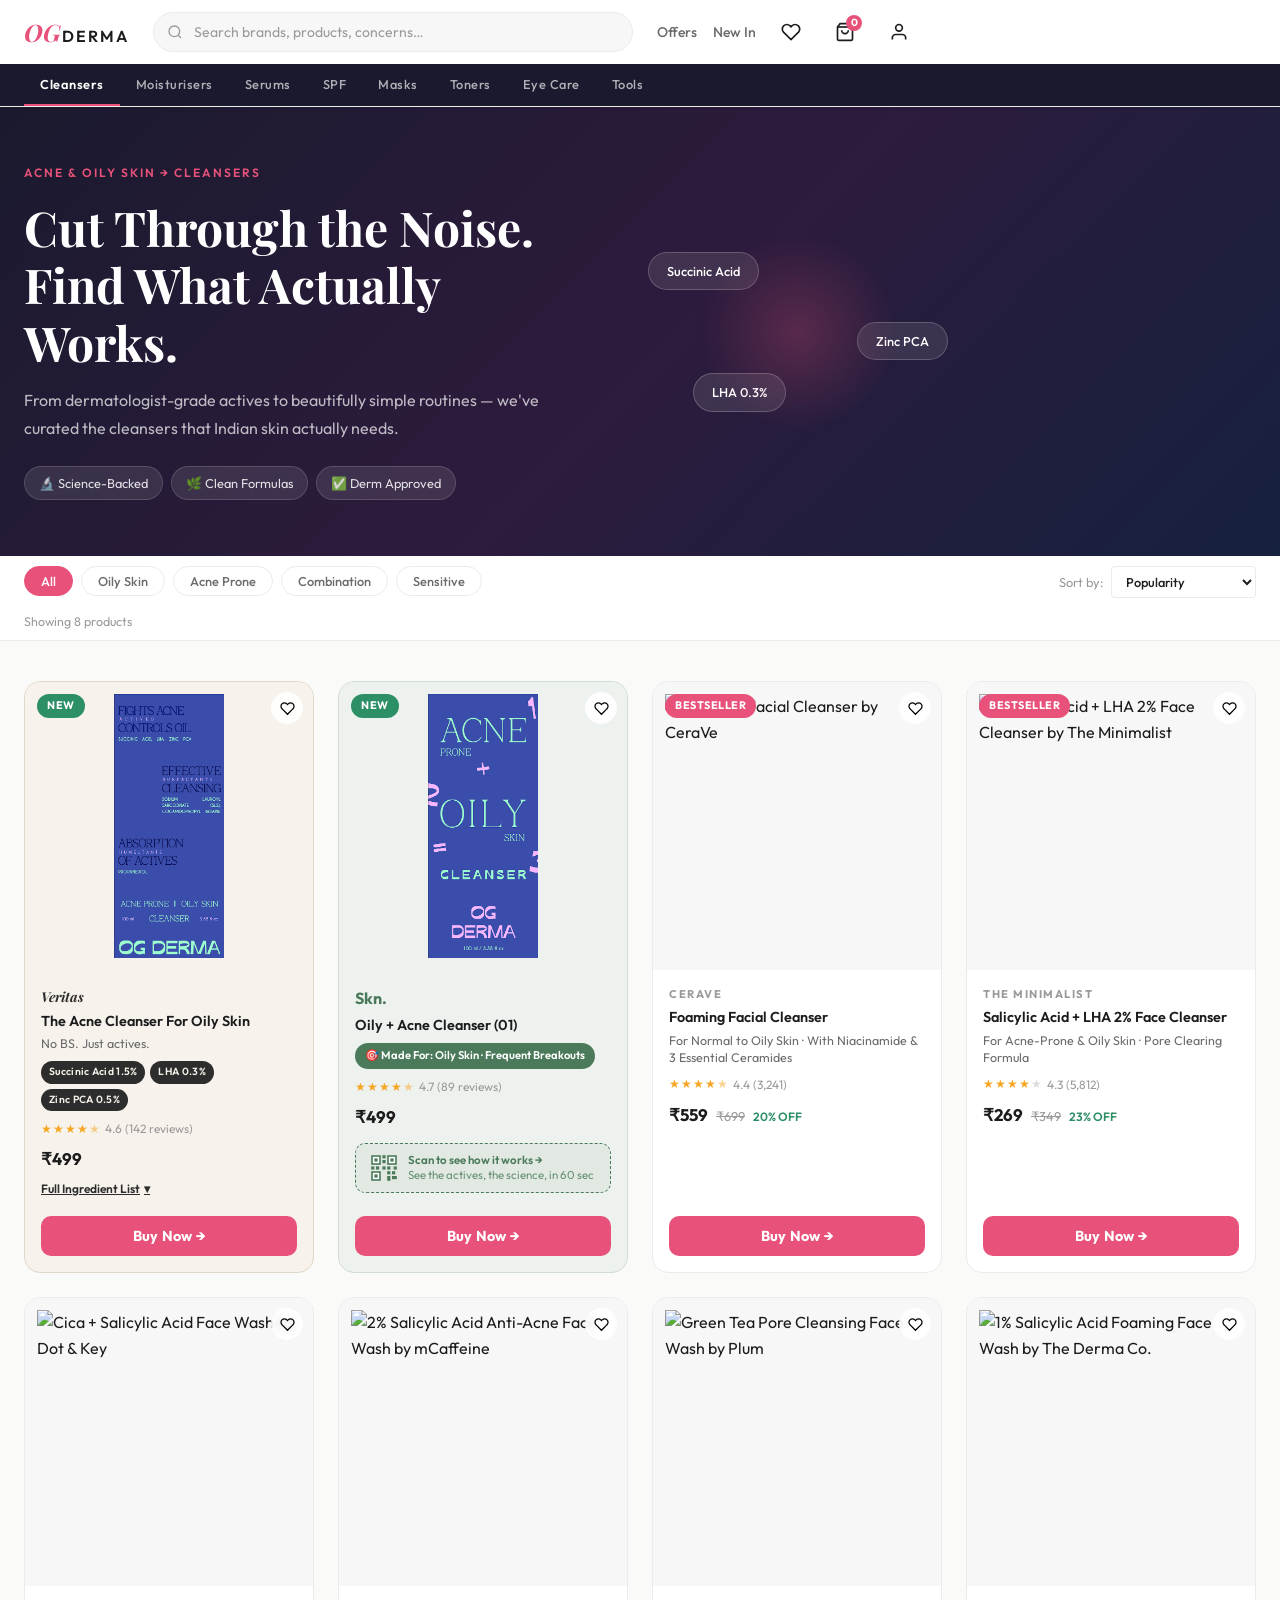
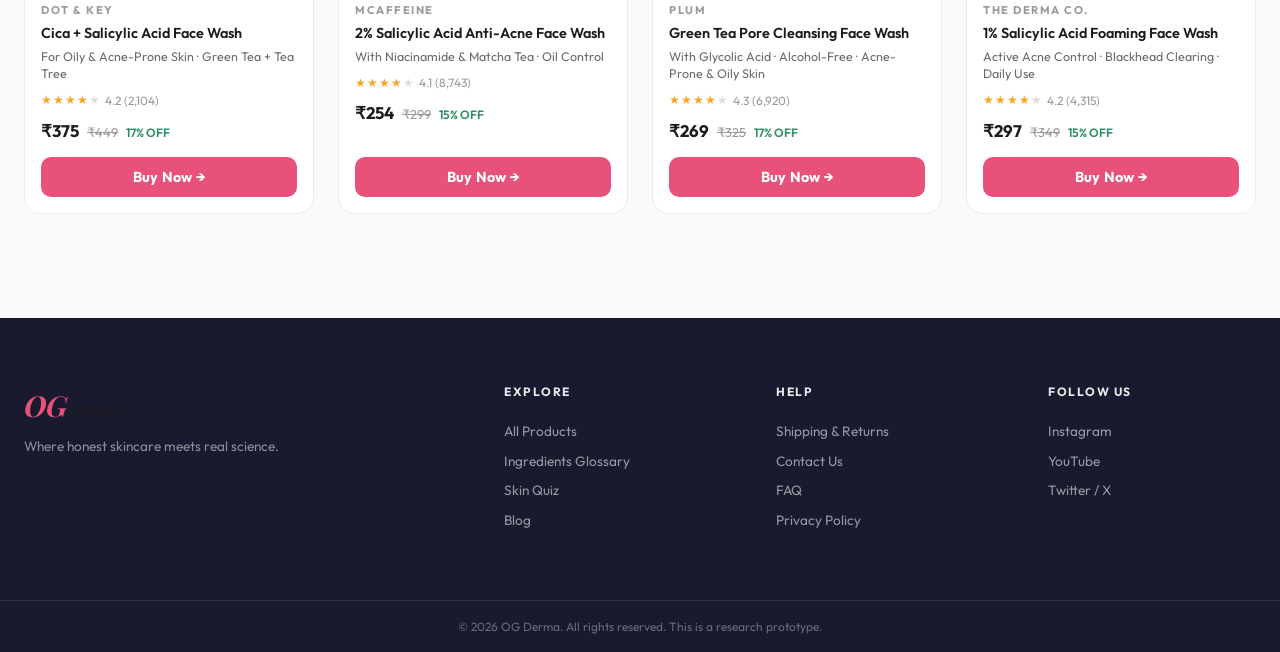
==== index.html @ 74d5f7d3 "Initial commit: OG Derma skincare survey e-commerce page" ====
<!DOCTYPE html>
<html lang="en">
<head>
  <meta charset="UTF-8" />
  <meta name="viewport" content="width=device-width, initial-scale=1.0" />
  <title>Cleansers for Acne &amp; Oily Skin — OG Derma</title>
  <meta name="description" content="Shop the best acne and oil-control cleansers. Compare Veritas, Skn., CeraVe, The Minimalist and more — all in one place." />

  <!-- Google Fonts -->
  <link rel="preconnect" href="https://fonts.googleapis.com" />
  <link rel="preconnect" href="https://fonts.gstatic.com" crossorigin />
  <link href="https://fonts.googleapis.com/css2?family=Outfit:wght@300;400;500;600;700&family=Playfair+Display:ital,wght@0,600;0,700;1,600&display=swap" rel="stylesheet" />

  <link rel="stylesheet" href="css/style.css" />
</head>
<body>

  <!-- ===================== HEADER / NAV ===================== -->
  <header class="site-header">
    <div class="header-inner">
      <a href="#" class="logo" id="logo-link">
        <span class="logo-og">OG</span><span class="logo-derma">Derma</span>
      </a>

      <div class="search-wrap">
        <svg class="search-icon" viewBox="0 0 24 24" fill="none" stroke="currentColor" stroke-width="2"><circle cx="11" cy="11" r="8"/><path d="m21 21-4.35-4.35"/></svg>
        <input type="text" class="search-input" placeholder="Search brands, products, concerns…" id="search-input" />
      </div>

      <nav class="header-actions">
        <a href="#" class="nav-link" id="nav-offers">Offers</a>
        <a href="#" class="nav-link" id="nav-new">New In</a>
        <button class="icon-btn" id="wishlist-btn" aria-label="Wishlist">
          <svg viewBox="0 0 24 24" fill="none" stroke="currentColor" stroke-width="2"><path d="M20.84 4.61a5.5 5.5 0 0 0-7.78 0L12 5.67l-1.06-1.06a5.5 5.5 0 0 0-7.78 7.78l1.06 1.06L12 21.23l7.78-7.78 1.06-1.06a5.5 5.5 0 0 0 0-7.78z"/></svg>
        </button>
        <button class="icon-btn cart-btn" id="cart-btn" aria-label="Cart">
          <svg viewBox="0 0 24 24" fill="none" stroke="currentColor" stroke-width="2"><path d="M6 2 3 6v14a2 2 0 0 0 2 2h14a2 2 0 0 0 2-2V6l-3-4z"/><line x1="3" y1="6" x2="21" y2="6"/><path d="M16 10a4 4 0 0 1-8 0"/></svg>
          <span class="cart-count" id="cart-count">0</span>
        </button>
        <button class="icon-btn" id="user-btn" aria-label="Account">
          <svg viewBox="0 0 24 24" fill="none" stroke="currentColor" stroke-width="2"><path d="M20 21v-2a4 4 0 0 0-4-4H8a4 4 0 0 0-4 4v2"/><circle cx="12" cy="7" r="4"/></svg>
        </button>
      </nav>
    </div>

    <!-- Category nav strip -->
    <div class="category-strip">
      <div class="category-inner">
        <a href="#" class="cat-link active" id="cat-cleansers">Cleansers</a>
        <a href="#" class="cat-link" id="cat-moisturisers">Moisturisers</a>
        <a href="#" class="cat-link" id="cat-serums">Serums</a>
        <a href="#" class="cat-link" id="cat-spf">SPF</a>
        <a href="#" class="cat-link" id="cat-masks">Masks</a>
        <a href="#" class="cat-link" id="cat-toners">Toners</a>
        <a href="#" class="cat-link" id="cat-eyecare">Eye Care</a>
        <a href="#" class="cat-link" id="cat-tools">Tools</a>
      </div>
    </div>
  </header>

  <!-- ===================== HERO BANNER ===================== -->
  <section class="hero" id="hero-banner">
    <div class="hero-inner">
      <div class="hero-text">
        <p class="hero-eyebrow">Acne &amp; Oily Skin → Cleansers</p>
        <h1 class="hero-title">Cut Through the Noise.<br />Find What Actually Works.</h1>
        <p class="hero-sub">From dermatologist-grade actives to beautifully simple routines — we've curated the cleansers that Indian skin actually needs.</p>
        <div class="hero-tags">
          <span class="hero-tag">🔬 Science-Backed</span>
          <span class="hero-tag">🌿 Clean Formulas</span>
          <span class="hero-tag">✅ Derm Approved</span>
        </div>
      </div>
      <div class="hero-visual" aria-hidden="true">
        <div class="hero-bubble hero-bubble--1">Succinic Acid</div>
        <div class="hero-bubble hero-bubble--2">Zinc PCA</div>
        <div class="hero-bubble hero-bubble--3">LHA 0.3%</div>
        <div class="hero-blob"></div>
      </div>
    </div>
  </section>

  <!-- ===================== FILTERS ===================== -->
  <div class="filters-wrap" id="filters-bar">
    <div class="filters-inner">
      <div class="filter-pills" role="group" aria-label="Filter products">
        <button class="filter-pill active" id="filter-all">All</button>
        <button class="filter-pill" id="filter-oily">Oily Skin</button>
        <button class="filter-pill" id="filter-acne">Acne Prone</button>
        <button class="filter-pill" id="filter-combo">Combination</button>
        <button class="filter-pill" id="filter-sensitive">Sensitive</button>
      </div>
      <div class="sort-wrap">
        <label for="sort-select" class="sort-label">Sort by:</label>
        <select class="sort-select" id="sort-select">
          <option value="popularity">Popularity</option>
          <option value="price-asc">Price: Low to High</option>
          <option value="price-desc">Price: High to Low</option>
          <option value="rating">Top Rated</option>
        </select>
      </div>
    </div>
    <p class="results-count" id="results-count">Showing 8 products</p>
  </div>

  <!-- ===================== PRODUCT GRID ===================== -->
  <main class="product-grid" id="product-grid" role="main">
    <!-- Products injected by app.js -->
  </main>

  <!-- ===================== CHECKOUT SURVEY MODAL ===================== -->
  <div class="modal-overlay" id="checkout-modal" role="dialog" aria-modal="true" aria-labelledby="modal-title" hidden>
    <div class="modal-panel">

      <!-- Close button -->
      <button class="modal-close" id="modal-close-btn" aria-label="Close">
        <svg viewBox="0 0 24 24" fill="none" stroke="currentColor" stroke-width="2.5"><path d="M18 6 6 18M6 6l12 12"/></svg>
      </button>

      <!-- Product summary header -->
      <div class="modal-product-summary" id="modal-product-summary">
        <img class="modal-thumb" id="modal-thumb" src="" alt="" />
        <div class="modal-product-info">
          <p class="modal-brand" id="modal-brand"></p>
          <p class="modal-product-name" id="modal-product-name"></p>
          <p class="modal-price" id="modal-price"></p>
        </div>
        <div class="modal-secure-badge">
          <svg viewBox="0 0 24 24" fill="none" stroke="currentColor" stroke-width="2"><path d="M12 22s8-4 8-10V5l-8-3-8 3v7c0 6 8 10 8 10z"/></svg>
          <span>Early Access</span>
        </div>
      </div>

      <!-- Progress bar -->
      <div class="modal-progress-wrap" id="modal-progress-wrap">
        <div class="modal-progress-bar">
          <div class="modal-progress-fill" id="modal-progress-fill"></div>
        </div>
        <p class="modal-progress-label" id="modal-progress-label">Question 1 of 4</p>
      </div>

      <!-- Survey questions area -->
      <div class="modal-question-area" id="modal-question-area">
        <p class="modal-preamble" id="modal-preamble">Almost yours. Help us understand your choice — 4 quick questions.</p>
        <h2 class="modal-question-text" id="modal-question-text" tabindex="-1"></h2>
        <div class="modal-options" id="modal-options" role="radiogroup"></div>
        <div class="modal-nav" id="modal-nav">
          <button class="btn-back" id="btn-back" aria-label="Previous question">← Back</button>
          <button class="btn-next" id="btn-next" disabled>Next →</button>
        </div>
      </div>

      <!-- Thank you screen (hidden until survey complete) -->
      <div class="modal-thankyou" id="modal-thankyou" hidden>
        <div class="thankyou-icon">✦</div>
        <h2 class="thankyou-title">You're in.</h2>
        <p class="thankyou-sub">We'll reach out soon with early access. Thank you for helping us build something better.</p>
        <div class="thankyou-product" id="thankyou-product"></div>
        <button class="btn-done" id="btn-done">Back to Products</button>
      </div>

    </div>
  </div>

  <!-- ===================== FOOTER ===================== -->
  <footer class="site-footer">
    <div class="footer-inner">
      <div class="footer-brand">
        <span class="logo-og">OG</span><span class="logo-derma">Derma</span>
        <p>Where honest skincare meets real science.</p>
      </div>
      <div class="footer-links">
        <h4>Explore</h4>
        <a href="#">All Products</a>
        <a href="#">Ingredients Glossary</a>
        <a href="#">Skin Quiz</a>
        <a href="#">Blog</a>
      </div>
      <div class="footer-links">
        <h4>Help</h4>
        <a href="#">Shipping &amp; Returns</a>
        <a href="#">Contact Us</a>
        <a href="#">FAQ</a>
        <a href="#">Privacy Policy</a>
      </div>
      <div class="footer-links">
        <h4>Follow Us</h4>
        <a href="#">Instagram</a>
        <a href="#">YouTube</a>
        <a href="#">Twitter / X</a>
      </div>
    </div>
    <div class="footer-bottom">
      <p>© 2026 OG Derma. All rights reserved. This is a research prototype.</p>
    </div>
  </footer>

  <!-- Scripts -->
  <script src="js/survey.js"></script>
  <script src="js/app.js"></script>
</body>
</html>
---- css/style.css ----
/* ============================================================
   OG DERMA — SKINCARE SURVEY E-COMMERCE
   style.css — Design tokens + all component styles
   ============================================================ */

/* ── 1. DESIGN TOKENS ──────────────────────────────────────── */
:root {
  /* Colours — Nykaa-inspired but elevated */
  --color-bg:           #fafaf8;
  --color-header:       #ffffff;
  --color-header-border:#f0ede8;
  --color-cat-strip:    #1a1a2e;
  --color-accent:       #e8527a;   /* Nykaa-style warm pink */
  --color-accent-hover: #d13d65;
  --color-accent-light: #fdeef3;
  --color-text:         #1c1c1e;
  --color-text-secondary: #6b6b6b;
  --color-muted:        #9a9a9a;
  --color-border:       #ebebeb;
  --color-card:         #ffffff;
  --color-card-hover:   #fafaf8;
  --color-star:         #f5a623;
  --color-overlay:      rgba(10, 10, 20, 0.65);

  /* Brand-specific card colours */
  --color-veritas-bg:   #f7f3ec;
  --color-veritas-accent:#2d2d2d;
  --color-veritas-badge: #2d2d2d;
  --color-skn-bg:       #eef2ee;
  --color-skn-accent:   #4a7a5a;
  --color-skn-badge:    #4a7a5a;

  /* Typography */
  --font-ui:       'Outfit', -apple-system, sans-serif;
  --font-display:  'Playfair Display', Georgia, serif;

  /* Spacing */
  --space-xs:  4px;
  --space-sm:  8px;
  --space-md:  16px;
  --space-lg:  24px;
  --space-xl:  40px;
  --space-2xl: 64px;

  /* Border radius */
  --radius-sm:   4px;
  --radius-md:   10px;
  --radius-lg:   16px;
  --radius-xl:   24px;
  --radius-pill: 100px;

  /* Shadows */
  --shadow-sm:    0 1px 4px rgba(0,0,0,0.06);
  --shadow-card:  0 2px 16px rgba(0,0,0,0.07);
  --shadow-hover: 0 8px 36px rgba(0,0,0,0.13);
  --shadow-modal: 0 32px 80px rgba(0,0,0,0.28);

  /* Transitions */
  --t-fast: 180ms ease;
  --t-med:  320ms ease;
  --t-slow: 500ms ease;
}

/* ── 2. RESET & BASE ────────────────────────────────────────── */
*, *::before, *::after { box-sizing: border-box; margin: 0; padding: 0; }

html { scroll-behavior: smooth; }

body {
  font-family: var(--font-ui);
  background: var(--color-bg);
  color: var(--color-text);
  line-height: 1.6;
  -webkit-font-smoothing: antialiased;
}

img { max-width: 100%; display: block; }
a { text-decoration: none; color: inherit; }
button { cursor: pointer; font-family: var(--font-ui); border: none; background: none; }

/* ── 3. HEADER ──────────────────────────────────────────────── */
.site-header {
  position: sticky;
  top: 0;
  z-index: 100;
  background: var(--color-header);
  border-bottom: 1px solid var(--color-header-border);
  box-shadow: var(--shadow-sm);
}

.header-inner {
  max-width: 1400px;
  margin: 0 auto;
  padding: 12px var(--space-lg);
  display: flex;
  align-items: center;
  gap: var(--space-lg);
}

/* Logo */
.logo {
  flex-shrink: 0;
  display: flex;
  align-items: baseline;
  gap: 2px;
  letter-spacing: -0.5px;
}
.logo-og {
  font-family: var(--font-display);
  font-weight: 700;
  font-size: 1.5rem;
  color: var(--color-accent);
  font-style: italic;
}
.logo-derma {
  font-weight: 600;
  font-size: 1rem;
  color: var(--color-text);
  letter-spacing: 2px;
  text-transform: uppercase;
}

/* Search */
.search-wrap {
  flex: 1;
  position: relative;
  max-width: 480px;
}
.search-icon {
  position: absolute;
  left: 14px;
  top: 50%;
  transform: translateY(-50%);
  width: 16px;
  height: 16px;
  color: var(--color-muted);
  pointer-events: none;
}
.search-input {
  width: 100%;
  padding: 10px 16px 10px 40px;
  border: 1.5px solid var(--color-border);
  border-radius: var(--radius-pill);
  font-family: var(--font-ui);
  font-size: 0.875rem;
  color: var(--color-text);
  background: #f7f7f7;
  transition: border-color var(--t-fast), box-shadow var(--t-fast);
  outline: none;
}
.search-input:focus {
  border-color: var(--color-accent);
  box-shadow: 0 0 0 3px rgba(232,82,122,0.12);
  background: #fff;
}
.search-input::placeholder { color: var(--color-muted); }

/* Header actions */
.header-actions {
  display: flex;
  align-items: center;
  gap: var(--space-md);
  flex-shrink: 0;
}
.nav-link {
  font-size: 0.875rem;
  font-weight: 500;
  color: var(--color-text-secondary);
  transition: color var(--t-fast);
}
.nav-link:hover { color: var(--color-accent); }

.icon-btn {
  width: 38px;
  height: 38px;
  display: flex;
  align-items: center;
  justify-content: center;
  border-radius: var(--radius-pill);
  transition: background var(--t-fast), color var(--t-fast);
  color: var(--color-text);
  position: relative;
}
.icon-btn svg { width: 20px; height: 20px; }
.icon-btn:hover { background: var(--color-accent-light); color: var(--color-accent); }

.cart-btn { position: relative; }
.cart-count {
  position: absolute;
  top: 2px;
  right: 2px;
  background: var(--color-accent);
  color: #fff;
  font-size: 0.65rem;
  font-weight: 700;
  width: 16px;
  height: 16px;
  border-radius: 50%;
  display: flex;
  align-items: center;
  justify-content: center;
  line-height: 1;
}

/* Category strip */
.category-strip {
  background: var(--color-cat-strip);
  overflow-x: auto;
  scrollbar-width: none;
}
.category-strip::-webkit-scrollbar { display: none; }

.category-inner {
  max-width: 1400px;
  margin: 0 auto;
  padding: 0 var(--space-lg);
  display: flex;
  gap: 0;
}

.cat-link {
  display: block;
  padding: 10px var(--space-md);
  font-size: 0.8rem;
  font-weight: 500;
  color: rgba(255,255,255,0.65);
  letter-spacing: 0.5px;
  white-space: nowrap;
  transition: color var(--t-fast), border-bottom-color var(--t-fast);
  border-bottom: 2px solid transparent;
}
.cat-link:hover { color: #fff; }
.cat-link.active {
  color: #fff;
  border-bottom-color: var(--color-accent);
  font-weight: 600;
}

/* ── 4. HERO BANNER ─────────────────────────────────────────── */
.hero {
  background: linear-gradient(135deg, #1a1a2e 0%, #2d1b3d 50%, #16213e 100%);
  color: #fff;
  overflow: hidden;
  position: relative;
}

.hero-inner {
  max-width: 1400px;
  margin: 0 auto;
  padding: 56px var(--space-lg);
  display: flex;
  align-items: center;
  gap: var(--space-2xl);
}

.hero-text { flex: 1; max-width: 560px; }

.hero-eyebrow {
  font-size: 0.75rem;
  font-weight: 600;
  letter-spacing: 2px;
  text-transform: uppercase;
  color: var(--color-accent);
  margin-bottom: var(--space-md);
}

.hero-title {
  font-family: var(--font-display);
  font-size: clamp(2rem, 4vw, 3rem);
  font-weight: 700;
  line-height: 1.2;
  margin-bottom: var(--space-md);
  color: #fff;
}

.hero-sub {
  font-size: 1rem;
  color: rgba(255,255,255,0.7);
  margin-bottom: var(--space-lg);
  line-height: 1.7;
}

.hero-tags { display: flex; gap: var(--space-sm); flex-wrap: wrap; }

.hero-tag {
  background: rgba(255,255,255,0.1);
  border: 1px solid rgba(255,255,255,0.15);
  padding: 6px 14px;
  border-radius: var(--radius-pill);
  font-size: 0.8rem;
  color: rgba(255,255,255,0.85);
  backdrop-filter: blur(4px);
}

/* Hero visual - floating ingredient bubbles */
.hero-visual {
  position: relative;
  width: 300px;
  height: 200px;
  flex-shrink: 0;
}

.hero-blob {
  position: absolute;
  width: 200px;
  height: 200px;
  background: radial-gradient(circle, rgba(232,82,122,0.25) 0%, transparent 70%);
  border-radius: 50%;
  top: 50%;
  left: 50%;
  transform: translate(-50%, -50%);
  animation: pulse-blob 4s ease-in-out infinite;
}

@keyframes pulse-blob {
  0%, 100% { transform: translate(-50%, -50%) scale(1); opacity: 0.7; }
  50% { transform: translate(-50%, -50%) scale(1.15); opacity: 1; }
}

.hero-bubble {
  position: absolute;
  background: rgba(255,255,255,0.1);
  backdrop-filter: blur(8px);
  border: 1px solid rgba(255,255,255,0.2);
  border-radius: var(--radius-pill);
  padding: 8px 18px;
  font-size: 0.8rem;
  font-weight: 500;
  color: #fff;
  white-space: nowrap;
  animation: float 3s ease-in-out infinite;
}

.hero-bubble--1 { top: 10%; left: 0; animation-delay: 0s; }
.hero-bubble--2 { top: 45%; right: 0; animation-delay: 0.8s; }
.hero-bubble--3 { bottom: 10%; left: 15%; animation-delay: 1.6s; }

@keyframes float {
  0%, 100% { transform: translateY(0); }
  50% { transform: translateY(-8px); }
}

/* ── 5. FILTERS BAR ─────────────────────────────────────────── */
.filters-wrap {
  background: #fff;
  border-bottom: 1px solid var(--color-border);
  position: sticky;
  top: 98px;
  z-index: 50;
}

.filters-inner {
  max-width: 1400px;
  margin: 0 auto;
  padding: 10px var(--space-lg);
  display: flex;
  align-items: center;
  justify-content: space-between;
  gap: var(--space-md);
  flex-wrap: wrap;
}

.filter-pills {
  display: flex;
  gap: var(--space-sm);
  overflow-x: auto;
  scrollbar-width: none;
  padding-bottom: 2px;
}
.filter-pills::-webkit-scrollbar { display: none; }

.filter-pill {
  padding: 6px 16px;
  border: 1.5px solid var(--color-border);
  border-radius: var(--radius-pill);
  font-size: 0.8rem;
  font-weight: 500;
  color: var(--color-text-secondary);
  background: #fff;
  white-space: nowrap;
  transition: all var(--t-fast);
}
.filter-pill:hover {
  border-color: var(--color-accent);
  color: var(--color-accent);
}
.filter-pill.active {
  background: var(--color-accent);
  border-color: var(--color-accent);
  color: #fff;
}

.sort-wrap {
  display: flex;
  align-items: center;
  gap: var(--space-sm);
  flex-shrink: 0;
}
.sort-label {
  font-size: 0.8rem;
  color: var(--color-muted);
  white-space: nowrap;
}
.sort-select {
  font-family: var(--font-ui);
  font-size: 0.8rem;
  font-weight: 500;
  color: var(--color-text);
  border: 1.5px solid var(--color-border);
  border-radius: var(--radius-sm);
  padding: 6px 10px;
  background: #fff;
  outline: none;
  cursor: pointer;
  transition: border-color var(--t-fast);
}
.sort-select:focus { border-color: var(--color-accent); }

.results-count {
  max-width: 1400px;
  margin: 0 auto;
  padding: 4px var(--space-lg) 8px;
  font-size: 0.78rem;
  color: var(--color-muted);
}

/* ── 6. PRODUCT GRID ────────────────────────────────────────── */
.product-grid {
  max-width: 1400px;
  margin: 0 auto;
  padding: var(--space-xl) var(--space-lg);
  display: grid;
  grid-template-columns: repeat(4, 1fr);
  gap: var(--space-lg);
}

/* ── 7. PRODUCT CARD — BASE ─────────────────────────────────── */
.product-card {
  background: var(--color-card);
  border: 1px solid var(--color-border);
  border-radius: var(--radius-lg);
  overflow: hidden;
  display: flex;
  flex-direction: column;
  transition: transform var(--t-fast), box-shadow var(--t-fast), border-color var(--t-fast);
  position: relative;
}

.product-card:hover {
  transform: translateY(-4px);
  box-shadow: var(--shadow-hover);
  border-color: transparent;
}

/* Ribbon */
.card-ribbon {
  position: absolute;
  top: 12px;
  left: 12px;
  z-index: 2;
  background: var(--color-accent);
  color: #fff;
  font-size: 0.68rem;
  font-weight: 700;
  letter-spacing: 0.5px;
  padding: 3px 10px;
  border-radius: var(--radius-pill);
  text-transform: uppercase;
}
.card-ribbon--new { background: #2d8f65; }
.card-ribbon--bestseller { background: var(--color-accent); }

/* Wishlist on card */
.card-wishlist {
  position: absolute;
  top: 10px;
  right: 10px;
  z-index: 2;
  width: 32px;
  height: 32px;
  background: rgba(255,255,255,0.85);
  border-radius: 50%;
  display: flex;
  align-items: center;
  justify-content: center;
  backdrop-filter: blur(4px);
  transition: all var(--t-fast);
}
.card-wishlist svg { width: 15px; height: 15px; }
.card-wishlist:hover { background: var(--color-accent-light); color: var(--color-accent); }

/* Card image */
.card-image-wrap {
  position: relative;
  overflow: hidden;
  background: #f7f7f7;
  aspect-ratio: 1 / 1;
}
.card-image-wrap img {
  width: 100%;
  height: 100%;
  object-fit: contain;
  padding: 12px;
  transition: transform var(--t-med);
}
.product-card:hover .card-image-wrap img { transform: scale(1.05); }

/* Card body */
.card-body {
  padding: var(--space-md);
  display: flex;
  flex-direction: column;
  flex: 1;
  gap: var(--space-xs);
}

.card-brand {
  font-size: 0.7rem;
  font-weight: 700;
  letter-spacing: 1.5px;
  text-transform: uppercase;
  color: var(--color-muted);
}
.card-name {
  font-size: 0.9rem;
  font-weight: 600;
  color: var(--color-text);
  line-height: 1.35;
}
.card-sub {
  font-size: 0.78rem;
  color: var(--color-text-secondary);
  line-height: 1.4;
}

/* Stars */
.card-rating {
  display: flex;
  align-items: center;
  gap: 5px;
  margin-top: var(--space-xs);
}
.stars {
  display: flex;
  gap: 1px;
  color: var(--color-star);
}
.star { font-size: 12px; line-height: 1; }
.star-empty { color: #ddd; }

.rating-text {
  font-size: 0.75rem;
  color: var(--color-muted);
}

/* Price row */
.card-price-row {
  display: flex;
  align-items: baseline;
  gap: var(--space-sm);
  margin-top: var(--space-xs);
}
.card-price {
  font-size: 1.05rem;
  font-weight: 700;
  color: var(--color-text);
}
.card-price-original {
  font-size: 0.8rem;
  color: var(--color-muted);
  text-decoration: line-through;
}
.card-discount {
  font-size: 0.75rem;
  font-weight: 600;
  color: #2d8f65;
}

/* CTA buttons */
.card-cta-wrap { margin-top: auto; padding-top: var(--space-sm); }

.btn-add-to-cart {
  width: 100%;
  padding: 10px;
  border: 1.5px solid var(--color-accent);
  border-radius: var(--radius-md);
  background: transparent;
  color: var(--color-accent);
  font-size: 0.85rem;
  font-weight: 600;
  transition: all var(--t-fast);
  display: flex;
  align-items: center;
  justify-content: center;
  gap: var(--space-sm);
}
.btn-add-to-cart:hover {
  background: var(--color-accent);
  color: #fff;
}
.btn-add-to-cart.added {
  background: #2d8f65;
  border-color: #2d8f65;
  color: #fff;
}

.btn-buy-now {
  width: 100%;
  padding: 11px;
  background: var(--color-accent);
  color: #fff;
  border-radius: var(--radius-md);
  font-size: 0.9rem;
  font-weight: 700;
  letter-spacing: 0.3px;
  transition: all var(--t-fast);
  display: flex;
  align-items: center;
  justify-content: center;
  gap: var(--space-sm);
}
.btn-buy-now:hover {
  background: var(--color-accent-hover);
  transform: scale(1.02);
  box-shadow: 0 4px 16px rgba(232,82,122,0.35);
}

/* ── 8. VERITAS CARD VARIANT ────────────────────────────────── */
.card--veritas {
  background: var(--color-veritas-bg);
  border-color: #e0d8c8;
}
.card--veritas .card-image-wrap { background: var(--color-veritas-bg); }

.card--veritas .card-brand {
  font-family: var(--font-display);
  font-size: 0.85rem;
  font-style: italic;
  letter-spacing: 0px;
  text-transform: none;
  color: var(--color-veritas-accent);
  font-weight: 700;
}

.ingredient-badge-row {
  display: flex;
  gap: 5px;
  flex-wrap: wrap;
  margin-top: var(--space-xs);
}
.ingredient-badge {
  background: #2d2d2d;
  color: #f5f0e8;
  font-size: 0.65rem;
  font-weight: 600;
  padding: 3px 8px;
  border-radius: var(--radius-pill);
  letter-spacing: 0.3px;
}

.ingredient-toggle {
  background: none;
  border: none;
  color: var(--color-veritas-accent);
  font-size: 0.75rem;
  font-weight: 600;
  text-decoration: underline;
  cursor: pointer;
  padding: 4px 0;
  text-align: left;
  display: flex;
  align-items: center;
  gap: 4px;
  transition: opacity var(--t-fast);
}
.ingredient-toggle:hover { opacity: 0.7; }
.toggle-arrow { transition: transform var(--t-fast); display: inline-block; }
.toggle-arrow.open { transform: rotate(180deg); }

.ingredient-table-wrap {
  overflow: hidden;
  max-height: 0;
  transition: max-height var(--t-med), opacity var(--t-med);
  opacity: 0;
}
.ingredient-table-wrap.open {
  max-height: 500px;
  opacity: 1;
}

.ingredient-table {
  width: 100%;
  font-size: 0.7rem;
  border-collapse: collapse;
  margin-top: var(--space-sm);
  color: var(--color-text);
}
.ingredient-table th {
  background: #2d2d2d;
  color: #f5f0e8;
  font-weight: 600;
  padding: 5px 8px;
  text-align: left;
  font-size: 0.65rem;
  letter-spacing: 0.5px;
  text-transform: uppercase;
}
.ingredient-table td {
  padding: 5px 8px;
  border-bottom: 1px solid #e0d8c8;
  vertical-align: top;
  line-height: 1.4;
}
.ingredient-table tr:last-child td { border-bottom: none; }
.ingredient-table tr:nth-child(even) td { background: rgba(0,0,0,0.03); }

/* ── 9. SKN. CARD VARIANT ───────────────────────────────────── */
.card--skn {
  background: var(--color-skn-bg);
  border-color: #d0ddd0;
}
.card--skn .card-image-wrap { background: var(--color-skn-bg); }

.card--skn .card-brand {
  color: var(--color-skn-accent);
  font-size: 1rem;
  font-weight: 700;
  letter-spacing: 0px;
  text-transform: none;
}

.made-for-badge {
  background: var(--color-skn-badge);
  color: #fff;
  font-size: 0.7rem;
  font-weight: 600;
  padding: 4px 10px;
  border-radius: var(--radius-pill);
  display: inline-flex;
  align-items: center;
  gap: 4px;
  align-self: flex-start;
  margin-top: var(--space-xs);
}

.qr-badge {
  display: flex;
  align-items: center;
  gap: var(--space-sm);
  background: rgba(74,122,90,0.08);
  border: 1px dashed var(--color-skn-accent);
  border-radius: var(--radius-md);
  padding: 8px 12px;
  margin-top: var(--space-sm);
  cursor: pointer;
  transition: background var(--t-fast);
}
.qr-badge:hover { background: rgba(74,122,90,0.14); }

.qr-icon-svg {
  width: 32px;
  height: 32px;
  flex-shrink: 0;
  color: var(--color-skn-accent);
}
.qr-label {
  font-size: 0.72rem;
  font-weight: 600;
  color: var(--color-skn-accent);
  line-height: 1.3;
}

/* ── 10. CHECKOUT MODAL ─────────────────────────────────────── */
.modal-overlay {
  position: fixed;
  inset: 0;
  z-index: 1000;
  background: var(--color-overlay);
  backdrop-filter: blur(6px);
  display: flex;
  align-items: center;
  justify-content: center;
  padding: var(--space-lg);
  opacity: 0;
  transition: opacity var(--t-med);
}
.modal-overlay.visible { opacity: 1; }
.modal-overlay[hidden] { display: none; }

.modal-panel {
  background: #fff;
  border-radius: var(--radius-xl);
  max-width: 560px;
  width: 100%;
  max-height: 90vh;
  overflow-y: auto;
  padding: var(--space-xl);
  position: relative;
  box-shadow: var(--shadow-modal);
  transform: translateY(24px);
  transition: transform var(--t-med);
  scrollbar-width: thin;
}
.modal-overlay.visible .modal-panel { transform: translateY(0); }

/* Close button */
.modal-close {
  position: absolute;
  top: var(--space-md);
  right: var(--space-md);
  width: 36px;
  height: 36px;
  border-radius: 50%;
  background: #f5f5f5;
  display: flex;
  align-items: center;
  justify-content: center;
  transition: background var(--t-fast);
  z-index: 2;
}
.modal-close svg { width: 16px; height: 16px; }
.modal-close:hover { background: #ebebeb; }

/* Product summary */
.modal-product-summary {
  display: flex;
  align-items: center;
  gap: var(--space-md);
  padding-bottom: var(--space-lg);
  border-bottom: 1px solid var(--color-border);
  margin-bottom: var(--space-lg);
}

.modal-thumb {
  width: 60px;
  height: 60px;
  border-radius: var(--radius-md);
  object-fit: contain;
  background: #f7f7f7;
  padding: 4px;
  flex-shrink: 0;
}

.modal-product-info { flex: 1; }
.modal-brand { font-size: 0.7rem; font-weight: 700; color: var(--color-muted); text-transform: uppercase; letter-spacing: 1px; }
.modal-product-name { font-size: 0.95rem; font-weight: 600; color: var(--color-text); }
.modal-price { font-size: 1rem; font-weight: 700; color: var(--color-accent); }

.modal-secure-badge {
  display: flex;
  flex-direction: column;
  align-items: center;
  gap: 4px;
  color: var(--color-muted);
  font-size: 0.65rem;
  font-weight: 600;
  text-transform: uppercase;
  letter-spacing: 0.5px;
  flex-shrink: 0;
}
.modal-secure-badge svg { width: 20px; height: 20px; }

/* Progress */
.modal-progress-wrap {
  margin-bottom: var(--space-lg);
}
.modal-progress-bar {
  height: 4px;
  background: #f0f0f0;
  border-radius: var(--radius-pill);
  overflow: hidden;
  margin-bottom: var(--space-xs);
}
.modal-progress-fill {
  height: 100%;
  background: var(--color-accent);
  border-radius: var(--radius-pill);
  width: 0%;
  transition: width 400ms ease;
}
.modal-progress-label {
  font-size: 0.75rem;
  color: var(--color-muted);
  font-weight: 500;
}

/* Question area */
.modal-preamble {
  font-size: 0.82rem;
  color: var(--color-text-secondary);
  margin-bottom: var(--space-md);
  line-height: 1.5;
  display: flex;
  flex-direction: column;
  gap: var(--space-sm);
}

.selected-product-tag {
  display: inline-flex;
  align-items: center;
  gap: 6px;
  background: #eef7f0;
  border: 1.5px solid #2d8f65;
  color: #1d6b4a;
  font-size: 0.82rem;
  font-weight: 500;
  padding: 8px 14px;
  border-radius: var(--radius-md);
  line-height: 1.4;
}
.selected-product-tag strong {
  font-weight: 700;
  color: #155236;
}

.preamble-sub {
  font-size: 0.78rem;
  color: var(--color-muted);
}

/* ── DEMOGRAPHICS SCREEN ────────────────────────────────────── */
.demo-field {
  display: flex;
  flex-direction: column;
  gap: 8px;
  margin-bottom: var(--space-md);
}

.demo-label {
  font-size: 0.8rem;
  font-weight: 700;
  color: var(--color-text);
  letter-spacing: 0.3px;
  text-transform: uppercase;
}

.demo-input {
  width: 100%;
  padding: 12px 16px;
  border: 1.5px solid var(--color-border);
  border-radius: var(--radius-md);
  font-family: var(--font-ui);
  font-size: 0.95rem;
  color: var(--color-text);
  background: #fafafa;
  outline: none;
  transition: border-color var(--t-fast), box-shadow var(--t-fast);
}
.demo-input:focus {
  border-color: var(--color-accent);
  box-shadow: 0 0 0 3px rgba(232,82,122,0.12);
  background: #fff;
}
.demo-input::placeholder { color: var(--color-muted); }

.demo-age-grid {
  display: grid;
  grid-template-columns: repeat(4, 1fr);
  gap: var(--space-sm);
}

.age-chip {
  display: flex;
  align-items: center;
  justify-content: center;
  padding: 10px 8px;
  border: 1.5px solid var(--color-border);
  border-radius: var(--radius-md);
  font-size: 0.82rem;
  font-weight: 600;
  color: var(--color-text-secondary);
  background: #fff;
  cursor: pointer;
  text-align: center;
  transition: all var(--t-fast);
  user-select: none;
}
.age-chip input[type="radio"] { display: none; }
.age-chip:hover {
  border-color: var(--color-accent);
  color: var(--color-accent);
  background: var(--color-accent-light);
}
.age-chip.selected {
  border-color: var(--color-accent);
  background: var(--color-accent);
  color: #fff;
}

@media (max-width: 479px) {
  .demo-age-grid { grid-template-columns: repeat(2, 1fr); }
}
.modal-question-text {
  font-family: var(--font-display);
  font-size: 1.2rem;
  font-weight: 700;
  line-height: 1.3;
  color: var(--color-text);
  margin-bottom: var(--space-lg);
}

/* Survey options */
.modal-options {
  display: flex;
  flex-direction: column;
  gap: var(--space-sm);
  margin-bottom: var(--space-xl);
}
.survey-option {
  display: flex;
  align-items: center;
  gap: var(--space-md);
  padding: 14px 16px;
  border: 1.5px solid var(--color-border);
  border-radius: var(--radius-md);
  cursor: pointer;
  transition: all var(--t-fast);
  background: #fff;
}
.survey-option:hover {
  border-color: var(--color-accent);
  background: var(--color-accent-light);
}
.survey-option.selected {
  border-color: var(--color-accent);
  background: var(--color-accent-light);
}
.survey-option input[type="radio"] { display: none; }

.option-dot {
  width: 18px;
  height: 18px;
  border: 2px solid var(--color-border);
  border-radius: 50%;
  flex-shrink: 0;
  transition: all var(--t-fast);
  display: flex;
  align-items: center;
  justify-content: center;
}
.survey-option.selected .option-dot {
  border-color: var(--color-accent);
  background: var(--color-accent);
  box-shadow: 0 0 0 3px rgba(232,82,122,0.2);
}
.option-dot::after {
  content: '';
  width: 6px;
  height: 6px;
  border-radius: 50%;
  background: #fff;
  opacity: 0;
  transition: opacity var(--t-fast);
}
.survey-option.selected .option-dot::after { opacity: 1; }

.option-label {
  font-size: 0.88rem;
  font-weight: 500;
  color: var(--color-text);
  line-height: 1.4;
}

/* Modal nav */
.modal-nav {
  display: flex;
  justify-content: space-between;
  align-items: center;
  gap: var(--space-md);
}
.btn-back {
  padding: 10px 20px;
  font-size: 0.85rem;
  font-weight: 600;
  color: var(--color-text-secondary);
  border: 1.5px solid var(--color-border);
  border-radius: var(--radius-md);
  background: #fff;
  transition: all var(--t-fast);
}
.btn-back:hover { border-color: var(--color-accent); color: var(--color-accent); }

.btn-next {
  flex: 1;
  max-width: 240px;
  padding: 12px 20px;
  background: var(--color-accent);
  color: #fff;
  border-radius: var(--radius-md);
  font-size: 0.9rem;
  font-weight: 700;
  transition: all var(--t-fast);
}
.btn-next:hover:not(:disabled) {
  background: var(--color-accent-hover);
  box-shadow: 0 4px 16px rgba(232,82,122,0.35);
}
.btn-next:disabled {
  background: #ddd;
  cursor: not-allowed;
}

/* Thank you screen */
.modal-thankyou {
  text-align: center;
  padding: var(--space-lg) 0;
  animation: fade-in 500ms ease both;
}
.modal-thankyou[hidden] { display: none; }

@keyframes fade-in {
  from { opacity: 0; transform: translateY(12px); }
  to { opacity: 1; transform: translateY(0); }
}

.thankyou-icon {
  font-size: 3rem;
  color: var(--color-accent);
  margin-bottom: var(--space-md);
  animation: spin-once 800ms ease both;
}
@keyframes spin-once {
  from { transform: rotate(-90deg) scale(0.5); opacity: 0; }
  to { transform: rotate(0deg) scale(1); opacity: 1; }
}

.thankyou-title {
  font-family: var(--font-display);
  font-size: 2.2rem;
  font-weight: 700;
  color: var(--color-text);
  margin-bottom: var(--space-sm);
}
.thankyou-sub {
  font-size: 0.95rem;
  color: var(--color-text-secondary);
  line-height: 1.6;
  max-width: 360px;
  margin: 0 auto var(--space-lg);
}
.thankyou-product {
  font-size: 0.8rem;
  color: var(--color-muted);
  font-weight: 500;
  margin-bottom: var(--space-lg);
}

.btn-done {
  padding: 12px 32px;
  background: var(--color-text);
  color: #fff;
  border-radius: var(--radius-md);
  font-size: 0.9rem;
  font-weight: 600;
  transition: all var(--t-fast);
}
.btn-done:hover { background: #444; }

/* ── 11. FOOTER ─────────────────────────────────────────────── */
.site-footer {
  background: var(--color-cat-strip);
  color: rgba(255,255,255,0.7);
  margin-top: var(--space-2xl);
}

.footer-inner {
  max-width: 1400px;
  margin: 0 auto;
  padding: var(--space-2xl) var(--space-lg);
  display: grid;
  grid-template-columns: 2fr 1fr 1fr 1fr;
  gap: var(--space-2xl);
}

.footer-brand .logo-og { font-size: 1.8rem; }
.footer-brand .logo-derma { font-size: 0.9rem; }
.footer-brand p {
  font-size: 0.85rem;
  color: rgba(255,255,255,0.5);
  margin-top: var(--space-sm);
  line-height: 1.6;
}

.footer-links h4 {
  font-size: 0.75rem;
  font-weight: 700;
  letter-spacing: 1.5px;
  text-transform: uppercase;
  color: rgba(255,255,255,0.9);
  margin-bottom: var(--space-md);
}
.footer-links a {
  display: block;
  font-size: 0.85rem;
  color: rgba(255,255,255,0.55);
  padding: 4px 0;
  transition: color var(--t-fast);
}
.footer-links a:hover { color: #fff; }

.footer-bottom {
  border-top: 1px solid rgba(255,255,255,0.1);
  padding: var(--space-md) var(--space-lg);
  text-align: center;
  font-size: 0.75rem;
  color: rgba(255,255,255,0.35);
}

/* ── 12. RESPONSIVE ─────────────────────────────────────────── */
@media (max-width: 1279px) {
  .product-grid { grid-template-columns: repeat(3, 1fr); }
  .hero-visual { display: none; }
  .footer-inner { grid-template-columns: 1fr 1fr; gap: var(--space-xl); }
}

@media (max-width: 767px) {
  .header-inner { padding: 10px var(--space-md); gap: var(--space-sm); }
  .search-wrap { max-width: none; flex: 1; }
  .nav-link { display: none; }

  .hero-inner { padding: var(--space-xl) var(--space-md); }
  .hero-title { font-size: 1.7rem; }

  .filters-inner { padding: var(--space-sm) var(--space-md); }
  .sort-wrap { display: none; }

  .product-grid {
    grid-template-columns: repeat(2, 1fr);
    padding: var(--space-lg) var(--space-md);
    gap: var(--space-md);
  }

  .card-name { font-size: 0.82rem; }
  .card-price { font-size: 0.95rem; }

  .modal-overlay { padding: 0; align-items: flex-end; }
  .modal-panel {
    border-radius: var(--radius-xl) var(--radius-xl) 0 0;
    max-height: 95vh;
    padding: var(--space-lg) var(--space-md);
  }

  .footer-inner { grid-template-columns: 1fr 1fr; gap: var(--space-lg); }
  .footer-brand { grid-column: 1 / -1; }
}

@media (max-width: 479px) {
  .product-grid { grid-template-columns: 1fr; }
  .footer-inner { grid-template-columns: 1fr; }
}

/* ── 13. UTILITY ────────────────────────────────────────────── */
.visually-hidden {
  position: absolute;
  width: 1px;
  height: 1px;
  overflow: hidden;
  clip: rect(0,0,0,0);
  white-space: nowrap;
}

/* Filters sticky offset below header */
@media (max-width: 767px) {
  .filters-wrap { top: 86px; }
}
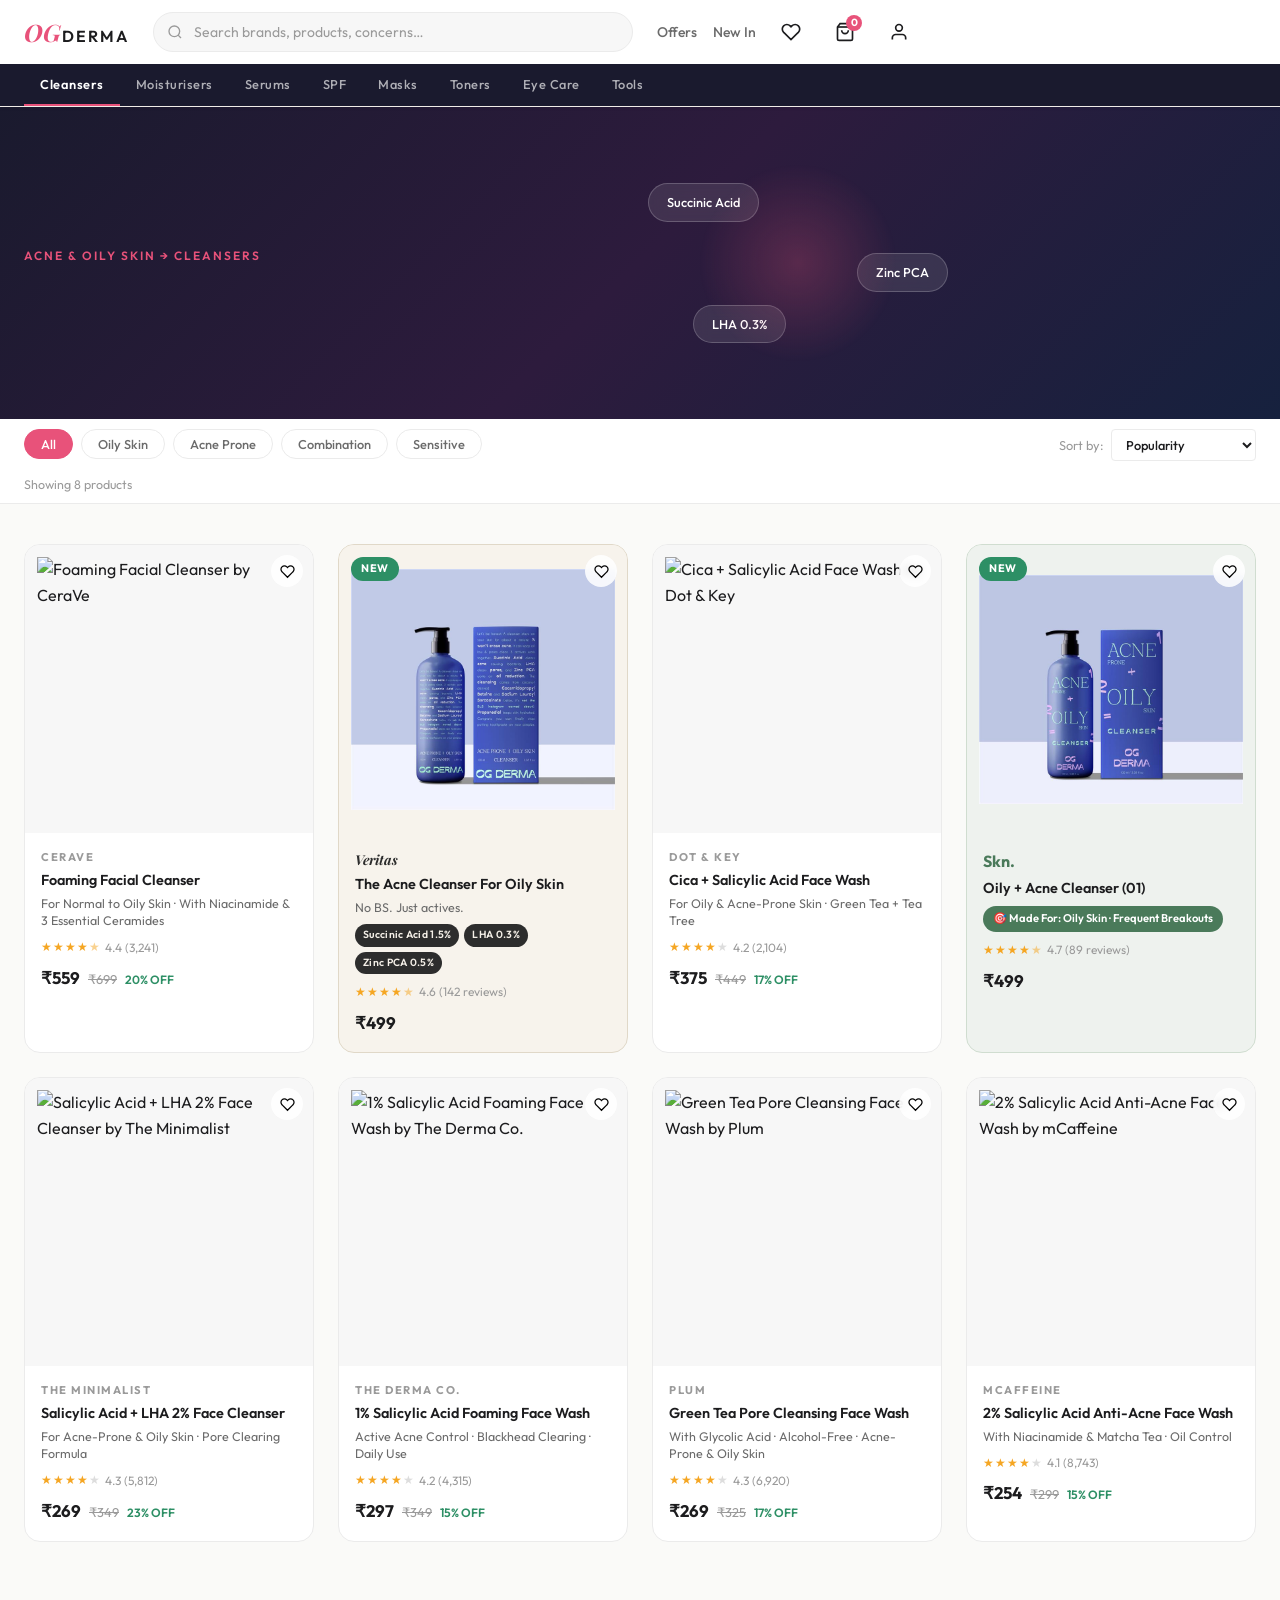
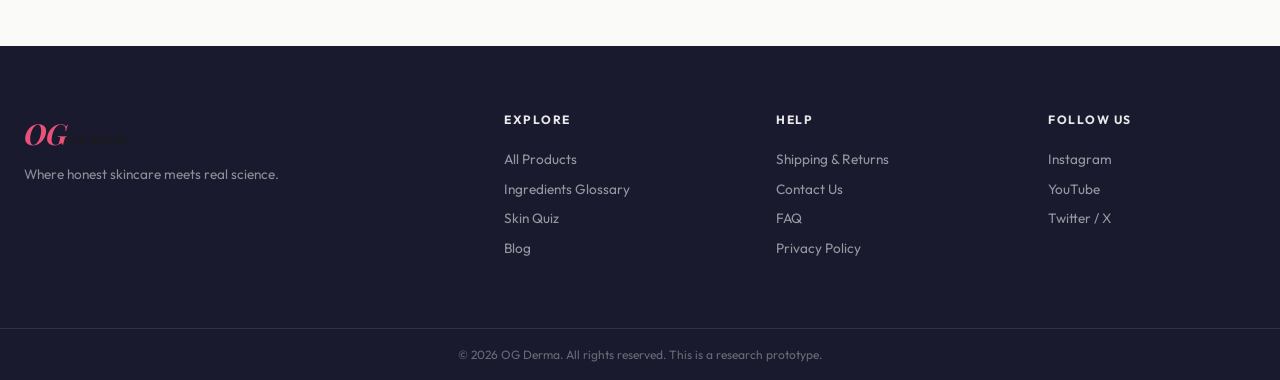
==== commit 95b41b55: "Fix extra spaces in mobile preview modal" ====
--- a/index.html
+++ b/index.html
@@ -1,18 +1,22 @@
 <!DOCTYPE html>
 <html lang="en">
+
 <head>
   <meta charset="UTF-8" />
   <meta name="viewport" content="width=device-width, initial-scale=1.0" />
   <title>Cleansers for Acne &amp; Oily Skin — OG Derma</title>
-  <meta name="description" content="Shop the best acne and oil-control cleansers. Compare Veritas, Skn., CeraVe, The Minimalist and more — all in one place." />
+  <meta name="description" content="" />
 
   <!-- Google Fonts -->
   <link rel="preconnect" href="https://fonts.googleapis.com" />
   <link rel="preconnect" href="https://fonts.gstatic.com" crossorigin />
-  <link href="https://fonts.googleapis.com/css2?family=Outfit:wght@300;400;500;600;700&family=Playfair+Display:ital,wght@0,600;0,700;1,600&display=swap" rel="stylesheet" />
+  <link
+    href="https://fonts.googleapis.com/css2?family=Outfit:wght@300;400;500;600;700&family=Playfair+Display:ital,wght@0,600;0,700;1,600&display=swap"
+    rel="stylesheet" />
 
   <link rel="stylesheet" href="css/style.css" />
 </head>
+
 <body>
 
   <!-- ===================== HEADER / NAV ===================== -->
@@ -23,7 +27,10 @@
       </a>
 
       <div class="search-wrap">
-        <svg class="search-icon" viewBox="0 0 24 24" fill="none" stroke="currentColor" stroke-width="2"><circle cx="11" cy="11" r="8"/><path d="m21 21-4.35-4.35"/></svg>
+        <svg class="search-icon" viewBox="0 0 24 24" fill="none" stroke="currentColor" stroke-width="2">
+          <circle cx="11" cy="11" r="8" />
+          <path d="m21 21-4.35-4.35" />
+        </svg>
         <input type="text" class="search-input" placeholder="Search brands, products, concerns…" id="search-input" />
       </div>
 
@@ -31,14 +38,24 @@
         <a href="#" class="nav-link" id="nav-offers">Offers</a>
         <a href="#" class="nav-link" id="nav-new">New In</a>
         <button class="icon-btn" id="wishlist-btn" aria-label="Wishlist">
-          <svg viewBox="0 0 24 24" fill="none" stroke="currentColor" stroke-width="2"><path d="M20.84 4.61a5.5 5.5 0 0 0-7.78 0L12 5.67l-1.06-1.06a5.5 5.5 0 0 0-7.78 7.78l1.06 1.06L12 21.23l7.78-7.78 1.06-1.06a5.5 5.5 0 0 0 0-7.78z"/></svg>
+          <svg viewBox="0 0 24 24" fill="none" stroke="currentColor" stroke-width="2">
+            <path
+              d="M20.84 4.61a5.5 5.5 0 0 0-7.78 0L12 5.67l-1.06-1.06a5.5 5.5 0 0 0-7.78 7.78l1.06 1.06L12 21.23l7.78-7.78 1.06-1.06a5.5 5.5 0 0 0 0-7.78z" />
+          </svg>
         </button>
         <button class="icon-btn cart-btn" id="cart-btn" aria-label="Cart">
-          <svg viewBox="0 0 24 24" fill="none" stroke="currentColor" stroke-width="2"><path d="M6 2 3 6v14a2 2 0 0 0 2 2h14a2 2 0 0 0 2-2V6l-3-4z"/><line x1="3" y1="6" x2="21" y2="6"/><path d="M16 10a4 4 0 0 1-8 0"/></svg>
+          <svg viewBox="0 0 24 24" fill="none" stroke="currentColor" stroke-width="2">
+            <path d="M6 2 3 6v14a2 2 0 0 0 2 2h14a2 2 0 0 0 2-2V6l-3-4z" />
+            <line x1="3" y1="6" x2="21" y2="6" />
+            <path d="M16 10a4 4 0 0 1-8 0" />
+          </svg>
           <span class="cart-count" id="cart-count">0</span>
         </button>
         <button class="icon-btn" id="user-btn" aria-label="Account">
-          <svg viewBox="0 0 24 24" fill="none" stroke="currentColor" stroke-width="2"><path d="M20 21v-2a4 4 0 0 0-4-4H8a4 4 0 0 0-4 4v2"/><circle cx="12" cy="7" r="4"/></svg>
+          <svg viewBox="0 0 24 24" fill="none" stroke="currentColor" stroke-width="2">
+            <path d="M20 21v-2a4 4 0 0 0-4-4H8a4 4 0 0 0-4 4v2" />
+            <circle cx="12" cy="7" r="4" />
+          </svg>
         </button>
       </nav>
     </div>
@@ -63,13 +80,6 @@
     <div class="hero-inner">
       <div class="hero-text">
         <p class="hero-eyebrow">Acne &amp; Oily Skin → Cleansers</p>
-        <h1 class="hero-title">Cut Through the Noise.<br />Find What Actually Works.</h1>
-        <p class="hero-sub">From dermatologist-grade actives to beautifully simple routines — we've curated the cleansers that Indian skin actually needs.</p>
-        <div class="hero-tags">
-          <span class="hero-tag">🔬 Science-Backed</span>
-          <span class="hero-tag">🌿 Clean Formulas</span>
-          <span class="hero-tag">✅ Derm Approved</span>
-        </div>
       </div>
       <div class="hero-visual" aria-hidden="true">
         <div class="hero-bubble hero-bubble--1">Succinic Acid</div>
@@ -114,7 +124,9 @@
 
       <!-- Close button -->
       <button class="modal-close" id="modal-close-btn" aria-label="Close">
-        <svg viewBox="0 0 24 24" fill="none" stroke="currentColor" stroke-width="2.5"><path d="M18 6 6 18M6 6l12 12"/></svg>
+        <svg viewBox="0 0 24 24" fill="none" stroke="currentColor" stroke-width="2.5">
+          <path d="M18 6 6 18M6 6l12 12" />
+        </svg>
       </button>
 
       <!-- Product summary header -->
@@ -126,7 +138,9 @@
           <p class="modal-price" id="modal-price"></p>
         </div>
         <div class="modal-secure-badge">
-          <svg viewBox="0 0 24 24" fill="none" stroke="currentColor" stroke-width="2"><path d="M12 22s8-4 8-10V5l-8-3-8 3v7c0 6 8 10 8 10z"/></svg>
+          <svg viewBox="0 0 24 24" fill="none" stroke="currentColor" stroke-width="2">
+            <path d="M12 22s8-4 8-10V5l-8-3-8 3v7c0 6 8 10 8 10z" />
+          </svg>
           <span>Early Access</span>
         </div>
       </div>
@@ -141,7 +155,8 @@
 
       <!-- Survey questions area -->
       <div class="modal-question-area" id="modal-question-area">
-        <p class="modal-preamble" id="modal-preamble">Almost yours. Help us understand your choice — 4 quick questions.</p>
+        <p class="modal-preamble" id="modal-preamble">Almost yours. Help us understand your choice — 4 quick questions.
+        </p>
         <h2 class="modal-question-text" id="modal-question-text" tabindex="-1"></h2>
         <div class="modal-options" id="modal-options" role="radiogroup"></div>
         <div class="modal-nav" id="modal-nav">
@@ -154,7 +169,8 @@
       <div class="modal-thankyou" id="modal-thankyou" hidden>
         <div class="thankyou-icon">✦</div>
         <h2 class="thankyou-title">You're in.</h2>
-        <p class="thankyou-sub">We'll reach out soon with early access. Thank you for helping us build something better.</p>
+        <p class="thankyou-sub">We'll reach out soon with early access. Thank you for helping us build something better.
+        </p>
         <div class="thankyou-product" id="thankyou-product"></div>
         <button class="btn-done" id="btn-done">Back to Products</button>
       </div>
@@ -199,4 +215,5 @@
   <script src="js/survey.js"></script>
   <script src="js/app.js"></script>
 </body>
-</html>
+
+</html>
--- a/css/style.css
+++ b/css/style.css
@@ -72,6 +72,8 @@
   color: var(--color-text);
   line-height: 1.6;
   -webkit-font-smoothing: antialiased;
+  overflow-x: hidden;   /* prevent any element from causing horizontal scroll */
+  max-width: 100vw;
 }
 
 img { max-width: 100%; display: block; }
@@ -95,6 +97,7 @@
   display: flex;
   align-items: center;
   gap: var(--space-lg);
+  overflow: hidden;
 }
 
 /* Logo */
@@ -358,6 +361,7 @@
   justify-content: space-between;
   gap: var(--space-md);
   flex-wrap: wrap;
+  overflow: hidden;
 }
 
 .filter-pills {
@@ -444,6 +448,7 @@
   flex-direction: column;
   transition: transform var(--t-fast), box-shadow var(--t-fast), border-color var(--t-fast);
   position: relative;
+  cursor: pointer;
 }
 
 .product-card:hover {
@@ -1227,7 +1232,7 @@
   .product-grid {
     grid-template-columns: repeat(2, 1fr);
     padding: var(--space-lg) var(--space-md);
-    gap: var(--space-md);
+    gap: 10px;
   }
 
   .card-name { font-size: 0.82rem; }
@@ -1245,7 +1250,19 @@
 }
 
 @media (max-width: 479px) {
-  .product-grid { grid-template-columns: 1fr; }
+  .product-grid {
+    grid-template-columns: repeat(2, 1fr);
+    gap: 10px;
+    padding: var(--space-md) 12px;
+  }
+  .card-body { padding: 10px; }
+  .card-name { font-size: 0.78rem; }
+  .card-brand { font-size: 0.62rem; }
+  .card-sub { font-size: 0.7rem; }
+  .card-price { font-size: 0.9rem; }
+  .rating-text { display: none; }
+  .btn-buy-now { font-size: 0.78rem; padding: 9px 6px; }
+  .ingredient-badge { font-size: 0.58rem; padding: 2px 5px; }
   .footer-inner { grid-template-columns: 1fr; }
 }
 
@@ -1263,3 +1280,44 @@
 @media (max-width: 767px) {
   .filters-wrap { top: 86px; }
 }
+
+/* ── PREVIEW CAROUSEL ────────────────────────────────────────── */
+.preview-carousel {
+  display: flex;
+  overflow-x: auto;
+  scroll-snap-type: x mandatory;
+  scrollbar-width: none;
+  -ms-overflow-style: none;
+  margin: -10px calc(-1 * var(--space-xl)) 10px;
+  align-items: center;
+}
+.preview-carousel::-webkit-scrollbar {
+  display: none;
+}
+.preview-carousel img {
+  flex: 0 0 100%;
+  width: 100%;
+  max-height: 65vh;
+  object-fit: contain;
+  scroll-snap-align: start;
+  display: block;
+}
+.carousel-hint {
+  text-align: center;
+  font-size: 0.75rem;
+  font-weight: 500;
+  color: var(--color-muted);
+  margin-top: 0;
+  margin-bottom: 20px;
+  animation: pulse-hint 2s infinite;
+}
+@keyframes pulse-hint {
+  0%, 100% { opacity: 0.6; }
+  50% { opacity: 1; }
+}
+@media (max-width: 767px) {
+  .preview-carousel {
+    margin: -10px calc(-1 * var(--space-md)) 10px;
+  }
+}
+
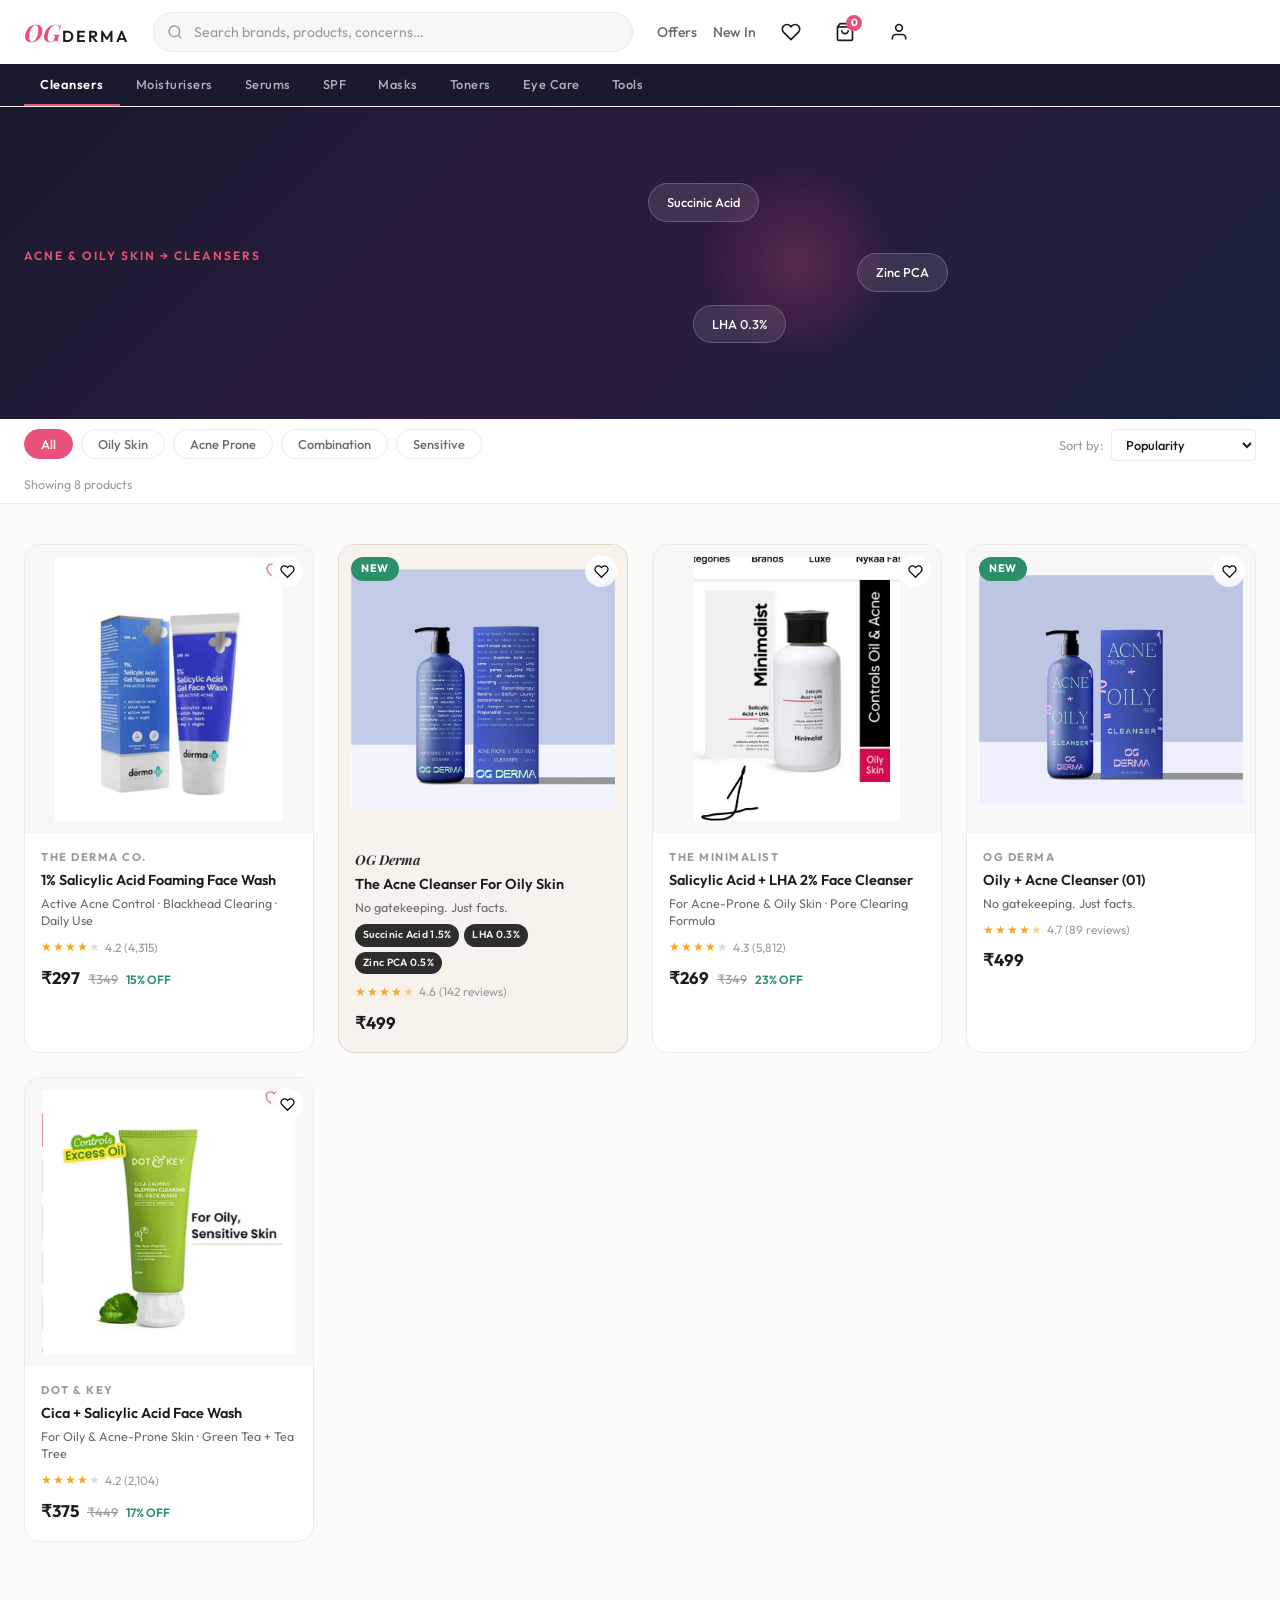
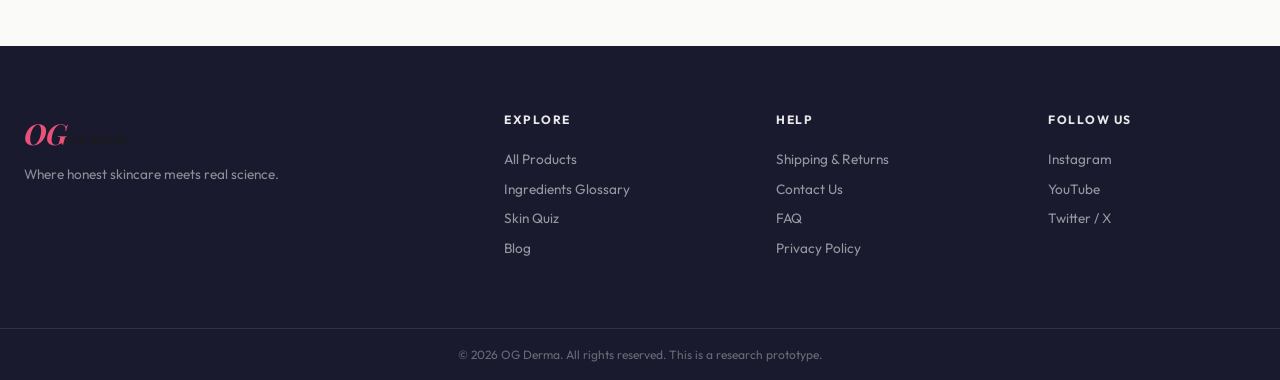
==== commit 82a7acb3: "Implement aggressive cache-busting for CSS and JS to force updates on refresh" ====
--- a/index.html
+++ b/index.html
@@ -14,7 +14,13 @@
     href="https://fonts.googleapis.com/css2?family=Outfit:wght@300;400;500;600;700&family=Playfair+Display:ital,wght@0,600;0,700;1,600&display=swap"
     rel="stylesheet" />
 
-  <link rel="stylesheet" href="css/style.css" />
+  <meta http-equiv="Cache-Control" content="no-cache, no-store, must-revalidate" />
+  <meta http-equiv="Pragma" content="no-cache" />
+  <meta http-equiv="Expires" content="0" />
+
+  <script>
+    document.write('<link rel="stylesheet" href="css/style.css?v=' + Date.now() + '" \/>');
+  </script>
 </head>
 
 <body>
@@ -212,8 +218,10 @@
   </footer>
 
   <!-- Scripts -->
-  <script src="js/survey.js"></script>
-  <script src="js/app.js"></script>
+  <script>
+    document.write('<script src="js/survey.js?v=' + Date.now() + '"><\/script>');
+    document.write('<script src="js/app.js?v=' + Date.now() + '"><\/script>');
+  </script>
 </body>
 
 </html>
--- a/css/style.css
+++ b/css/style.css
@@ -719,34 +719,7 @@
 .ingredient-table tr:last-child td { border-bottom: none; }
 .ingredient-table tr:nth-child(even) td { background: rgba(0,0,0,0.03); }
 
-/* ── 9. SKN. CARD VARIANT ───────────────────────────────────── */
-.card--skn {
-  background: var(--color-skn-bg);
-  border-color: #d0ddd0;
-}
-.card--skn .card-image-wrap { background: var(--color-skn-bg); }
-
-.card--skn .card-brand {
-  color: var(--color-skn-accent);
-  font-size: 1rem;
-  font-weight: 700;
-  letter-spacing: 0px;
-  text-transform: none;
-}
-
-.made-for-badge {
-  background: var(--color-skn-badge);
-  color: #fff;
-  font-size: 0.7rem;
-  font-weight: 600;
-  padding: 4px 10px;
-  border-radius: var(--radius-pill);
-  display: inline-flex;
-  align-items: center;
-  gap: 4px;
-  align-self: flex-start;
-  margin-top: var(--space-xs);
-}
+/* Removed .card--skn to use default white card style */
 
 .qr-badge {
   display: flex;
@@ -1241,7 +1214,8 @@
   .modal-overlay { padding: 0; align-items: flex-end; }
   .modal-panel {
     border-radius: var(--radius-xl) var(--radius-xl) 0 0;
-    max-height: 95vh;
+    max-height: 85vh;
+    max-height: 90dvh;
     padding: var(--space-lg) var(--space-md);
   }
 
@@ -1297,8 +1271,10 @@
 .preview-carousel img {
   flex: 0 0 100%;
   width: 100%;
-  max-height: 65vh;
-  object-fit: contain;
+  height: 50vh;
+  max-height: 450px;
+  object-fit: cover;
+  object-position: center;
   scroll-snap-align: start;
   display: block;
 }
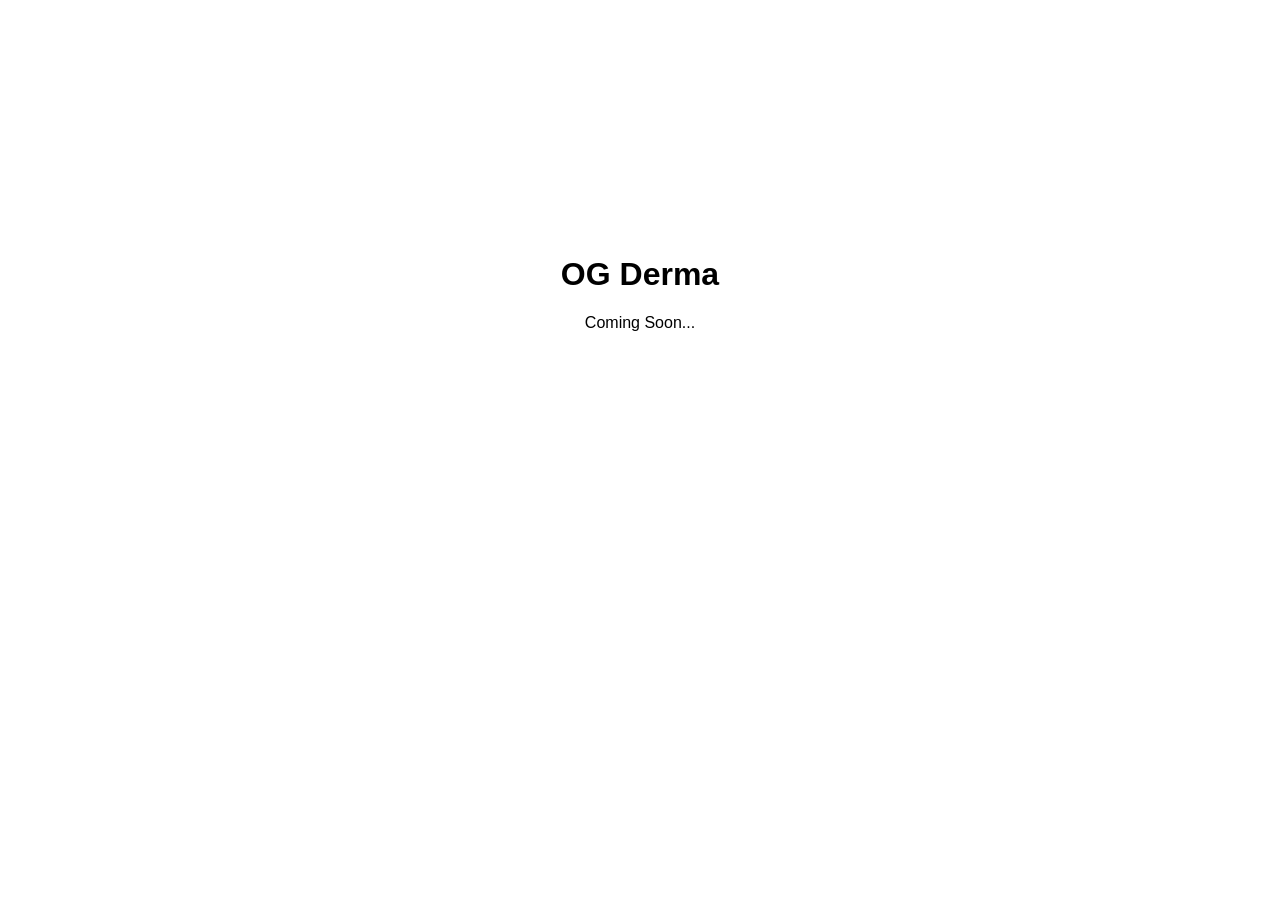
==== commit 3053188a: "Restructure files to /Survey and add root Coming Soon page" ====
--- a/index.html
+++ b/index.html
@@ -1,227 +1,10 @@
 <!DOCTYPE html>
-<html lang="en">
-
+<html>
 <head>
-  <meta charset="UTF-8" />
-  <meta name="viewport" content="width=device-width, initial-scale=1.0" />
-  <title>Cleansers for Acne &amp; Oily Skin — OG Derma</title>
-  <meta name="description" content="" />
-
-  <!-- Google Fonts -->
-  <link rel="preconnect" href="https://fonts.googleapis.com" />
-  <link rel="preconnect" href="https://fonts.gstatic.com" crossorigin />
-  <link
-    href="https://fonts.googleapis.com/css2?family=Outfit:wght@300;400;500;600;700&family=Playfair+Display:ital,wght@0,600;0,700;1,600&display=swap"
-    rel="stylesheet" />
-
-  <meta http-equiv="Cache-Control" content="no-cache, no-store, must-revalidate" />
-  <meta http-equiv="Pragma" content="no-cache" />
-  <meta http-equiv="Expires" content="0" />
-
-  <script>
-    document.write('<link rel="stylesheet" href="css/style.css?v=' + Date.now() + '" \/>');
-  </script>
+    <title>OG Derma</title>
 </head>
-
-<body>
-
-  <!-- ===================== HEADER / NAV ===================== -->
-  <header class="site-header">
-    <div class="header-inner">
-      <a href="#" class="logo" id="logo-link">
-        <span class="logo-og">OG</span><span class="logo-derma">Derma</span>
-      </a>
-
-      <div class="search-wrap">
-        <svg class="search-icon" viewBox="0 0 24 24" fill="none" stroke="currentColor" stroke-width="2">
-          <circle cx="11" cy="11" r="8" />
-          <path d="m21 21-4.35-4.35" />
-        </svg>
-        <input type="text" class="search-input" placeholder="Search brands, products, concerns…" id="search-input" />
-      </div>
-
-      <nav class="header-actions">
-        <a href="#" class="nav-link" id="nav-offers">Offers</a>
-        <a href="#" class="nav-link" id="nav-new">New In</a>
-        <button class="icon-btn" id="wishlist-btn" aria-label="Wishlist">
-          <svg viewBox="0 0 24 24" fill="none" stroke="currentColor" stroke-width="2">
-            <path
-              d="M20.84 4.61a5.5 5.5 0 0 0-7.78 0L12 5.67l-1.06-1.06a5.5 5.5 0 0 0-7.78 7.78l1.06 1.06L12 21.23l7.78-7.78 1.06-1.06a5.5 5.5 0 0 0 0-7.78z" />
-          </svg>
-        </button>
-        <button class="icon-btn cart-btn" id="cart-btn" aria-label="Cart">
-          <svg viewBox="0 0 24 24" fill="none" stroke="currentColor" stroke-width="2">
-            <path d="M6 2 3 6v14a2 2 0 0 0 2 2h14a2 2 0 0 0 2-2V6l-3-4z" />
-            <line x1="3" y1="6" x2="21" y2="6" />
-            <path d="M16 10a4 4 0 0 1-8 0" />
-          </svg>
-          <span class="cart-count" id="cart-count">0</span>
-        </button>
-        <button class="icon-btn" id="user-btn" aria-label="Account">
-          <svg viewBox="0 0 24 24" fill="none" stroke="currentColor" stroke-width="2">
-            <path d="M20 21v-2a4 4 0 0 0-4-4H8a4 4 0 0 0-4 4v2" />
-            <circle cx="12" cy="7" r="4" />
-          </svg>
-        </button>
-      </nav>
-    </div>
-
-    <!-- Category nav strip -->
-    <div class="category-strip">
-      <div class="category-inner">
-        <a href="#" class="cat-link active" id="cat-cleansers">Cleansers</a>
-        <a href="#" class="cat-link" id="cat-moisturisers">Moisturisers</a>
-        <a href="#" class="cat-link" id="cat-serums">Serums</a>
-        <a href="#" class="cat-link" id="cat-spf">SPF</a>
-        <a href="#" class="cat-link" id="cat-masks">Masks</a>
-        <a href="#" class="cat-link" id="cat-toners">Toners</a>
-        <a href="#" class="cat-link" id="cat-eyecare">Eye Care</a>
-        <a href="#" class="cat-link" id="cat-tools">Tools</a>
-      </div>
-    </div>
-  </header>
-
-  <!-- ===================== HERO BANNER ===================== -->
-  <section class="hero" id="hero-banner">
-    <div class="hero-inner">
-      <div class="hero-text">
-        <p class="hero-eyebrow">Acne &amp; Oily Skin → Cleansers</p>
-      </div>
-      <div class="hero-visual" aria-hidden="true">
-        <div class="hero-bubble hero-bubble--1">Succinic Acid</div>
-        <div class="hero-bubble hero-bubble--2">Zinc PCA</div>
-        <div class="hero-bubble hero-bubble--3">LHA 0.3%</div>
-        <div class="hero-blob"></div>
-      </div>
-    </div>
-  </section>
-
-  <!-- ===================== FILTERS ===================== -->
-  <div class="filters-wrap" id="filters-bar">
-    <div class="filters-inner">
-      <div class="filter-pills" role="group" aria-label="Filter products">
-        <button class="filter-pill active" id="filter-all">All</button>
-        <button class="filter-pill" id="filter-oily">Oily Skin</button>
-        <button class="filter-pill" id="filter-acne">Acne Prone</button>
-        <button class="filter-pill" id="filter-combo">Combination</button>
-        <button class="filter-pill" id="filter-sensitive">Sensitive</button>
-      </div>
-      <div class="sort-wrap">
-        <label for="sort-select" class="sort-label">Sort by:</label>
-        <select class="sort-select" id="sort-select">
-          <option value="popularity">Popularity</option>
-          <option value="price-asc">Price: Low to High</option>
-          <option value="price-desc">Price: High to Low</option>
-          <option value="rating">Top Rated</option>
-        </select>
-      </div>
-    </div>
-    <p class="results-count" id="results-count">Showing 8 products</p>
-  </div>
-
-  <!-- ===================== PRODUCT GRID ===================== -->
-  <main class="product-grid" id="product-grid" role="main">
-    <!-- Products injected by app.js -->
-  </main>
-
-  <!-- ===================== CHECKOUT SURVEY MODAL ===================== -->
-  <div class="modal-overlay" id="checkout-modal" role="dialog" aria-modal="true" aria-labelledby="modal-title" hidden>
-    <div class="modal-panel">
-
-      <!-- Close button -->
-      <button class="modal-close" id="modal-close-btn" aria-label="Close">
-        <svg viewBox="0 0 24 24" fill="none" stroke="currentColor" stroke-width="2.5">
-          <path d="M18 6 6 18M6 6l12 12" />
-        </svg>
-      </button>
-
-      <!-- Product summary header -->
-      <div class="modal-product-summary" id="modal-product-summary">
-        <img class="modal-thumb" id="modal-thumb" src="" alt="" />
-        <div class="modal-product-info">
-          <p class="modal-brand" id="modal-brand"></p>
-          <p class="modal-product-name" id="modal-product-name"></p>
-          <p class="modal-price" id="modal-price"></p>
-        </div>
-        <div class="modal-secure-badge">
-          <svg viewBox="0 0 24 24" fill="none" stroke="currentColor" stroke-width="2">
-            <path d="M12 22s8-4 8-10V5l-8-3-8 3v7c0 6 8 10 8 10z" />
-          </svg>
-          <span>Early Access</span>
-        </div>
-      </div>
-
-      <!-- Progress bar -->
-      <div class="modal-progress-wrap" id="modal-progress-wrap">
-        <div class="modal-progress-bar">
-          <div class="modal-progress-fill" id="modal-progress-fill"></div>
-        </div>
-        <p class="modal-progress-label" id="modal-progress-label">Question 1 of 4</p>
-      </div>
-
-      <!-- Survey questions area -->
-      <div class="modal-question-area" id="modal-question-area">
-        <p class="modal-preamble" id="modal-preamble">Almost yours. Help us understand your choice — 4 quick questions.
-        </p>
-        <h2 class="modal-question-text" id="modal-question-text" tabindex="-1"></h2>
-        <div class="modal-options" id="modal-options" role="radiogroup"></div>
-        <div class="modal-nav" id="modal-nav">
-          <button class="btn-back" id="btn-back" aria-label="Previous question">← Back</button>
-          <button class="btn-next" id="btn-next" disabled>Next →</button>
-        </div>
-      </div>
-
-      <!-- Thank you screen (hidden until survey complete) -->
-      <div class="modal-thankyou" id="modal-thankyou" hidden>
-        <div class="thankyou-icon">✦</div>
-        <h2 class="thankyou-title">You're in.</h2>
-        <p class="thankyou-sub">We'll reach out soon with early access. Thank you for helping us build something better.
-        </p>
-        <div class="thankyou-product" id="thankyou-product"></div>
-        <button class="btn-done" id="btn-done">Back to Products</button>
-      </div>
-
-    </div>
-  </div>
-
-  <!-- ===================== FOOTER ===================== -->
-  <footer class="site-footer">
-    <div class="footer-inner">
-      <div class="footer-brand">
-        <span class="logo-og">OG</span><span class="logo-derma">Derma</span>
-        <p>Where honest skincare meets real science.</p>
-      </div>
-      <div class="footer-links">
-        <h4>Explore</h4>
-        <a href="#">All Products</a>
-        <a href="#">Ingredients Glossary</a>
-        <a href="#">Skin Quiz</a>
-        <a href="#">Blog</a>
-      </div>
-      <div class="footer-links">
-        <h4>Help</h4>
-        <a href="#">Shipping &amp; Returns</a>
-        <a href="#">Contact Us</a>
-        <a href="#">FAQ</a>
-        <a href="#">Privacy Policy</a>
-      </div>
-      <div class="footer-links">
-        <h4>Follow Us</h4>
-        <a href="#">Instagram</a>
-        <a href="#">YouTube</a>
-        <a href="#">Twitter / X</a>
-      </div>
-    </div>
-    <div class="footer-bottom">
-      <p>© 2026 OG Derma. All rights reserved. This is a research prototype.</p>
-    </div>
-  </footer>
-
-  <!-- Scripts -->
-  <script>
-    document.write('<script src="js/survey.js?v=' + Date.now() + '"><\/script>');
-    document.write('<script src="js/app.js?v=' + Date.now() + '"><\/script>');
-  </script>
+<body style="font-family: sans-serif; text-align: center; margin-top: 20%;">
+    <h1>OG Derma</h1>
+    <p>Coming Soon...</p>
 </body>
-
-</html>+</html>
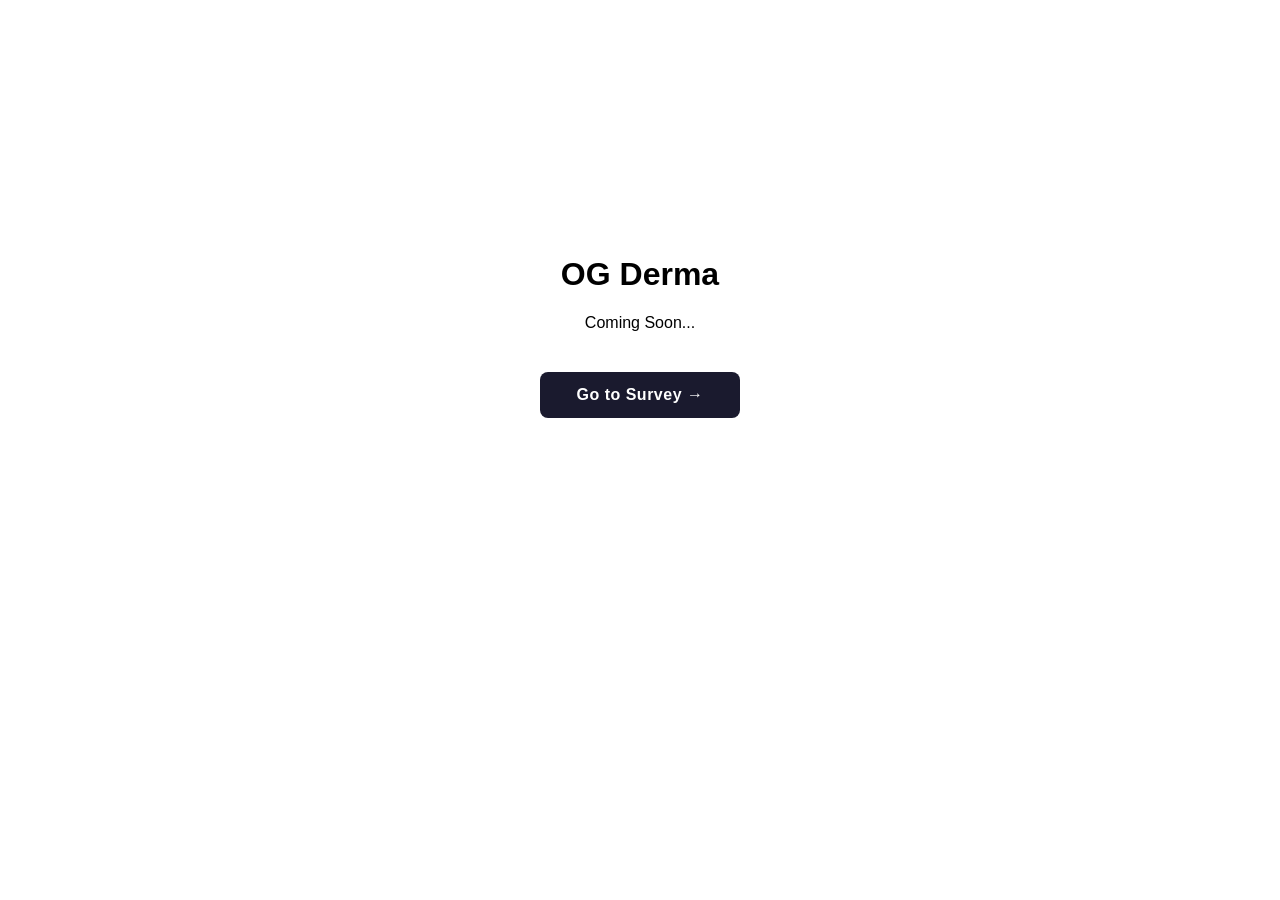
==== commit ed58d3a1: "Add Go to Survey button on coming soon page" ====
--- a/index.html
+++ b/index.html
@@ -6,5 +6,6 @@
 <body style="font-family: sans-serif; text-align: center; margin-top: 20%;">
     <h1>OG Derma</h1>
     <p>Coming Soon...</p>
+    <a href="/survey/" style="display:inline-block; margin-top:24px; padding:14px 36px; background:#1a1a2e; color:#fff; text-decoration:none; border-radius:8px; font-size:16px; font-weight:600; letter-spacing:0.5px;">Go to Survey →</a>
 </body>
 </html>
